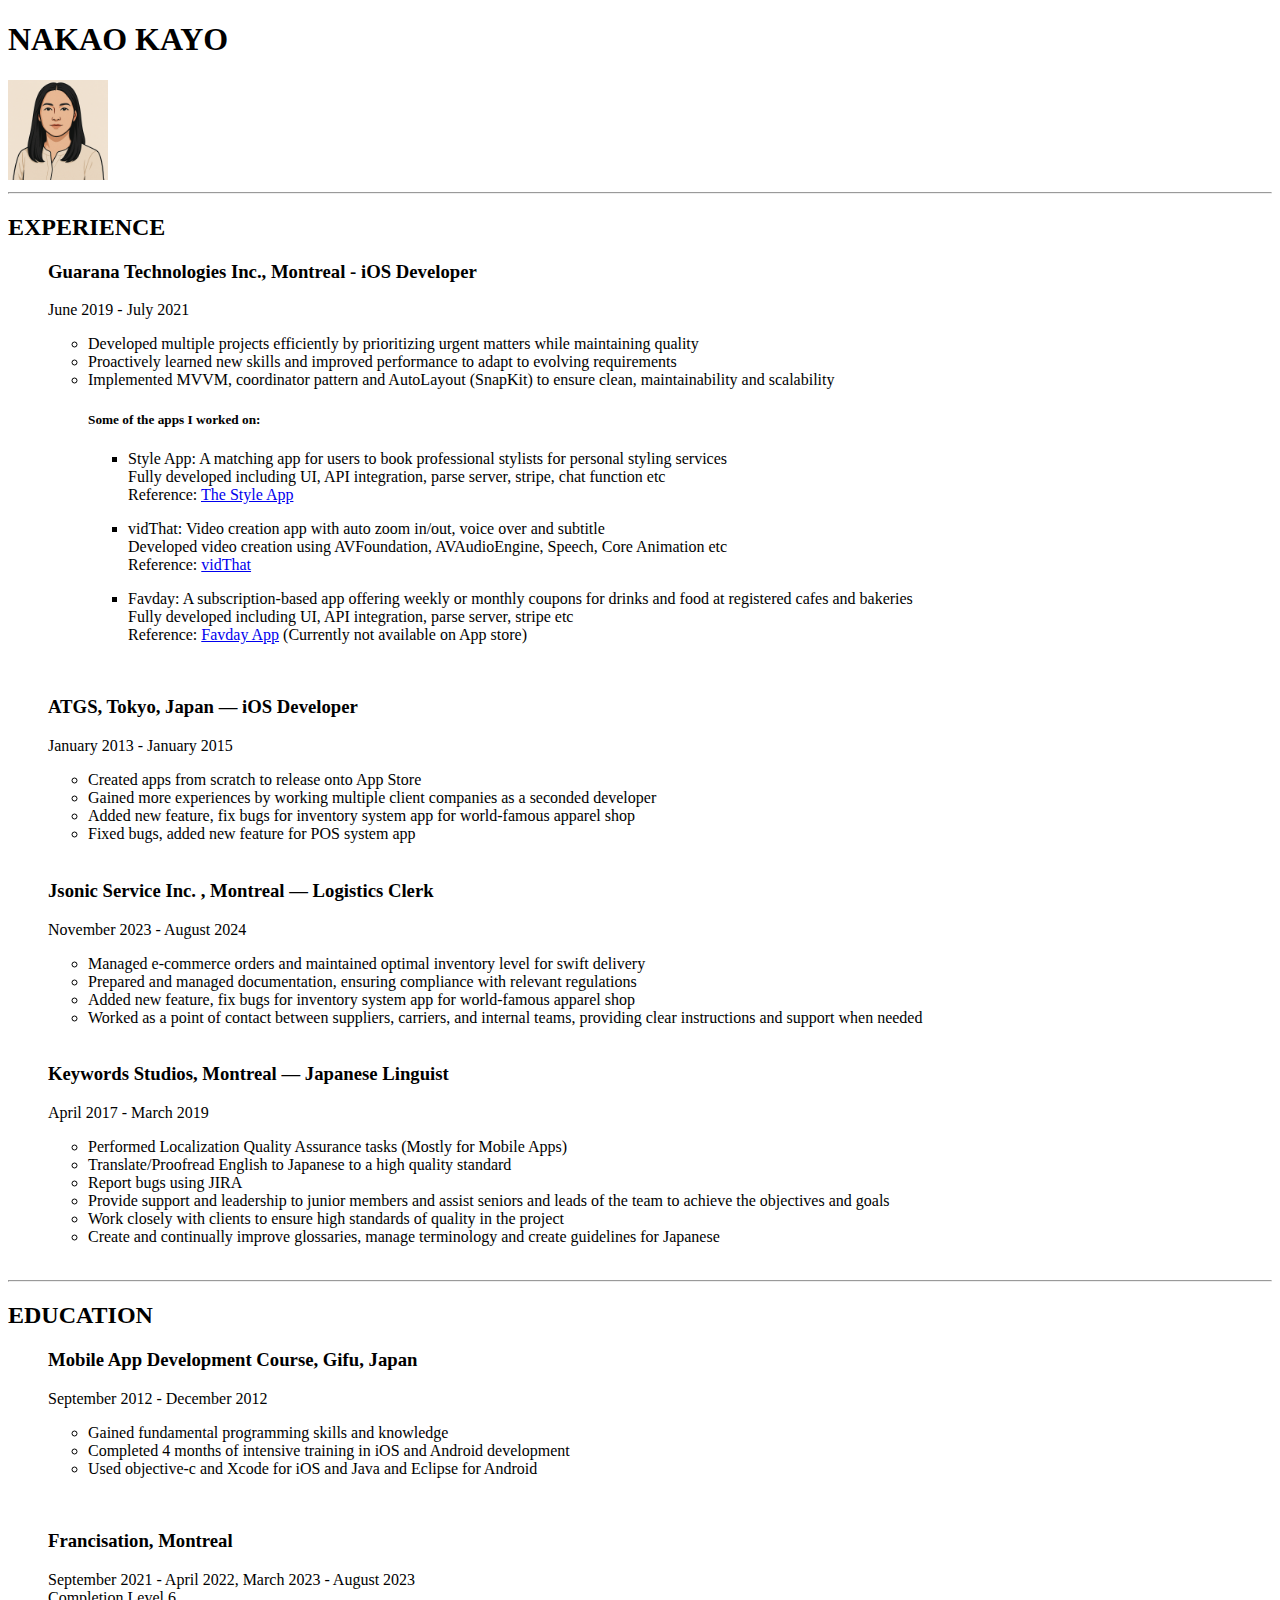
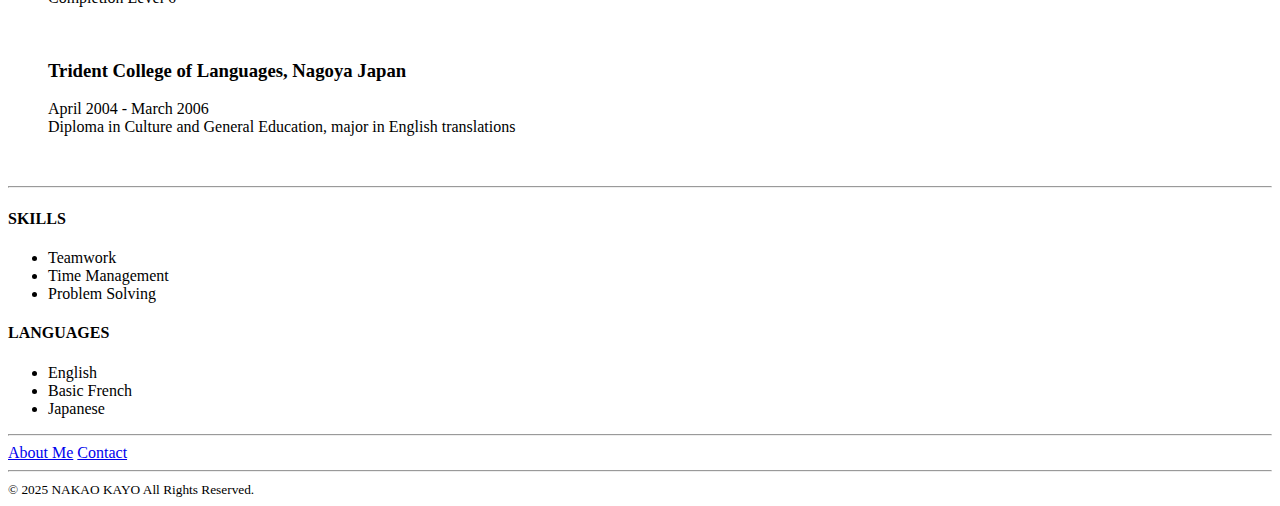
==== index.html @ ec94b143 "Add files via upload" ====
<!DOCTYPE html>
<html lang="en">
<head>
    <meta charset="UTF-8">
    <meta name="viewport" content="width=device-width, initial-scale=1.0">
    <title>Kayo Resume</title>
</head>
<body>
    <h1>NAKAO KAYO</h1>
    <img src="./assets/profile.PNG" alt="profile photo" height="100">
    <hr />
    <h2>EXPERIENCE</h2>
    <ul>
        <h3>Guarana Technologies Inc., Montreal - iOS Developer</h3>
        <p>June 2019 - July 2021</p>
        <ul>
            <li>Developed multiple projects efficiently by prioritizing urgent matters while maintaining quality
            </li>
            <li>Proactively learned new skills and improved performance to adapt to evolving requirements
            </li>
            <li>Implemented MVVM, coordinator pattern and AutoLayout (SnapKit) to ensure clean, maintainability and scalability
            </li>

            <h5>Some of the apps I worked on:</h5>
                <ul>
                    <li><p>Style App: A matching app for users to book professional stylists for personal styling services <br /> 
                        Fully developed including UI, API integration, parse server, stripe, chat function etc <br />
                        Reference: <a href="https://thestyleapp.ca/">The Style App</a></p>
                        </li>
                    <li><p>vidThat: Video creation app with auto zoom in/out, voice over and subtitle <br />
                        Developed video creation using AVFoundation, AVAudioEngine, Speech, Core Animation etc <br />
                        Reference: <a href="https://vidthat.com/">vidThat</a>  </p>
                        </li>
                    <li><p>Favday: A subscription-based app offering weekly or monthly coupons for drinks and food at registered cafes and bakeries <br /> 
                        Fully developed including UI, API integration, parse server, stripe etc <br />
                        Reference: <a href="https://guarana-technologies.com/works/favday">Favday App</a> (Currently not available on App store)</p>
                        </li>
                </ul>
        </ul><br />
        
        <h3>ATGS, Tokyo, Japan — iOS Developer</h3>
        <p>January 2013 - January 2015</p>
        <ul>
            <li>Created apps from scratch to release onto App Store </li>
            <li>Gained more experiences by working multiple client companies as a seconded developer</li>
            <li>Added new feature, fix bugs for inventory system app for world-famous apparel shop</li>
            <li>Fixed bugs, added new feature for POS system app</li>
        </ul><br />

        <h3>Jsonic Service Inc. , Montreal — Logistics Clerk</h3>
        <p>November 2023 - August 2024</p>
        <ul>
            <li>Managed e-commerce orders and maintained optimal inventory level for swift delivery </li>
            <li>Prepared and managed documentation, ensuring compliance with relevant regulations</li>
            <li>Added new feature, fix bugs for inventory system app for world-famous apparel shop</li>
            <li>Worked as a point of contact between suppliers, carriers, and internal teams, providing clear instructions and support when needed</li>
        </ul><br />

        <h3>Keywords Studios, Montreal — Japanese Linguist</h3>
        <p>April 2017 - March 2019</p>
        <ul>
            <li>Performed Localization Quality Assurance tasks (Mostly for Mobile Apps)</li>
            <li>Translate/Proofread English to Japanese to a high quality standard</li>
            <li>Report bugs using JIRA</li>
            <li>Provide support and leadership to junior members and assist seniors and leads of the team to achieve the objectives and goals</li>
            <li>Work closely with clients to ensure high standards of quality in the project</li>
            <li>Create and continually improve glossaries, manage terminology and create guidelines for Japanese</li>
        </ul><br />
    </ul>
    <hr />
    <h2>EDUCATION</h2>
    <ul>
        <h3>Mobile App Development Course, Gifu, Japan</h3>
        <p>September 2012 - December 2012  <br />
            <ul>
                <li>Gained fundamental programming skills and knowledge</li>
                <li>Completed 4 months of intensive training in iOS and Android development</li>
                <li>Used objective-c and Xcode for iOS and Java and Eclipse for Android</li>
            </ul>
        </p><br />

        <h3>Francisation, Montreal</h3>
        <p>September 2021 - April 2022, March 2023 - August 2023 <br />
            Completion Level 6
        </p><br />

        <h3>Trident College of Languages, Nagoya Japan</h3>
        <p>
            April 2004 - March 2006 <br />
            Diploma in Culture and General Education, major in English translations
        </p><br />
</ul>
    <hr />
    <h4>SKILLS</h4>
    <ul>
        <li>Teamwork</li>
        <li>Time Management</li>
        <li>Problem Solving</li>
    </ul>
    <h4>LANGUAGES</h4>
    <ul>
        <li>English</li>
        <li>Basic French</li>
        <li>Japanese</li>
    </ul>
    <hr />
    <a href="./public/about.html">About Me</a>
    <a href="./public/contact.html">Contact</a>
    <hr />
</body>
<footer>
    <small>© 2025 NAKAO KAYO All Rights Reserved.</small>
  </footer>
</html>
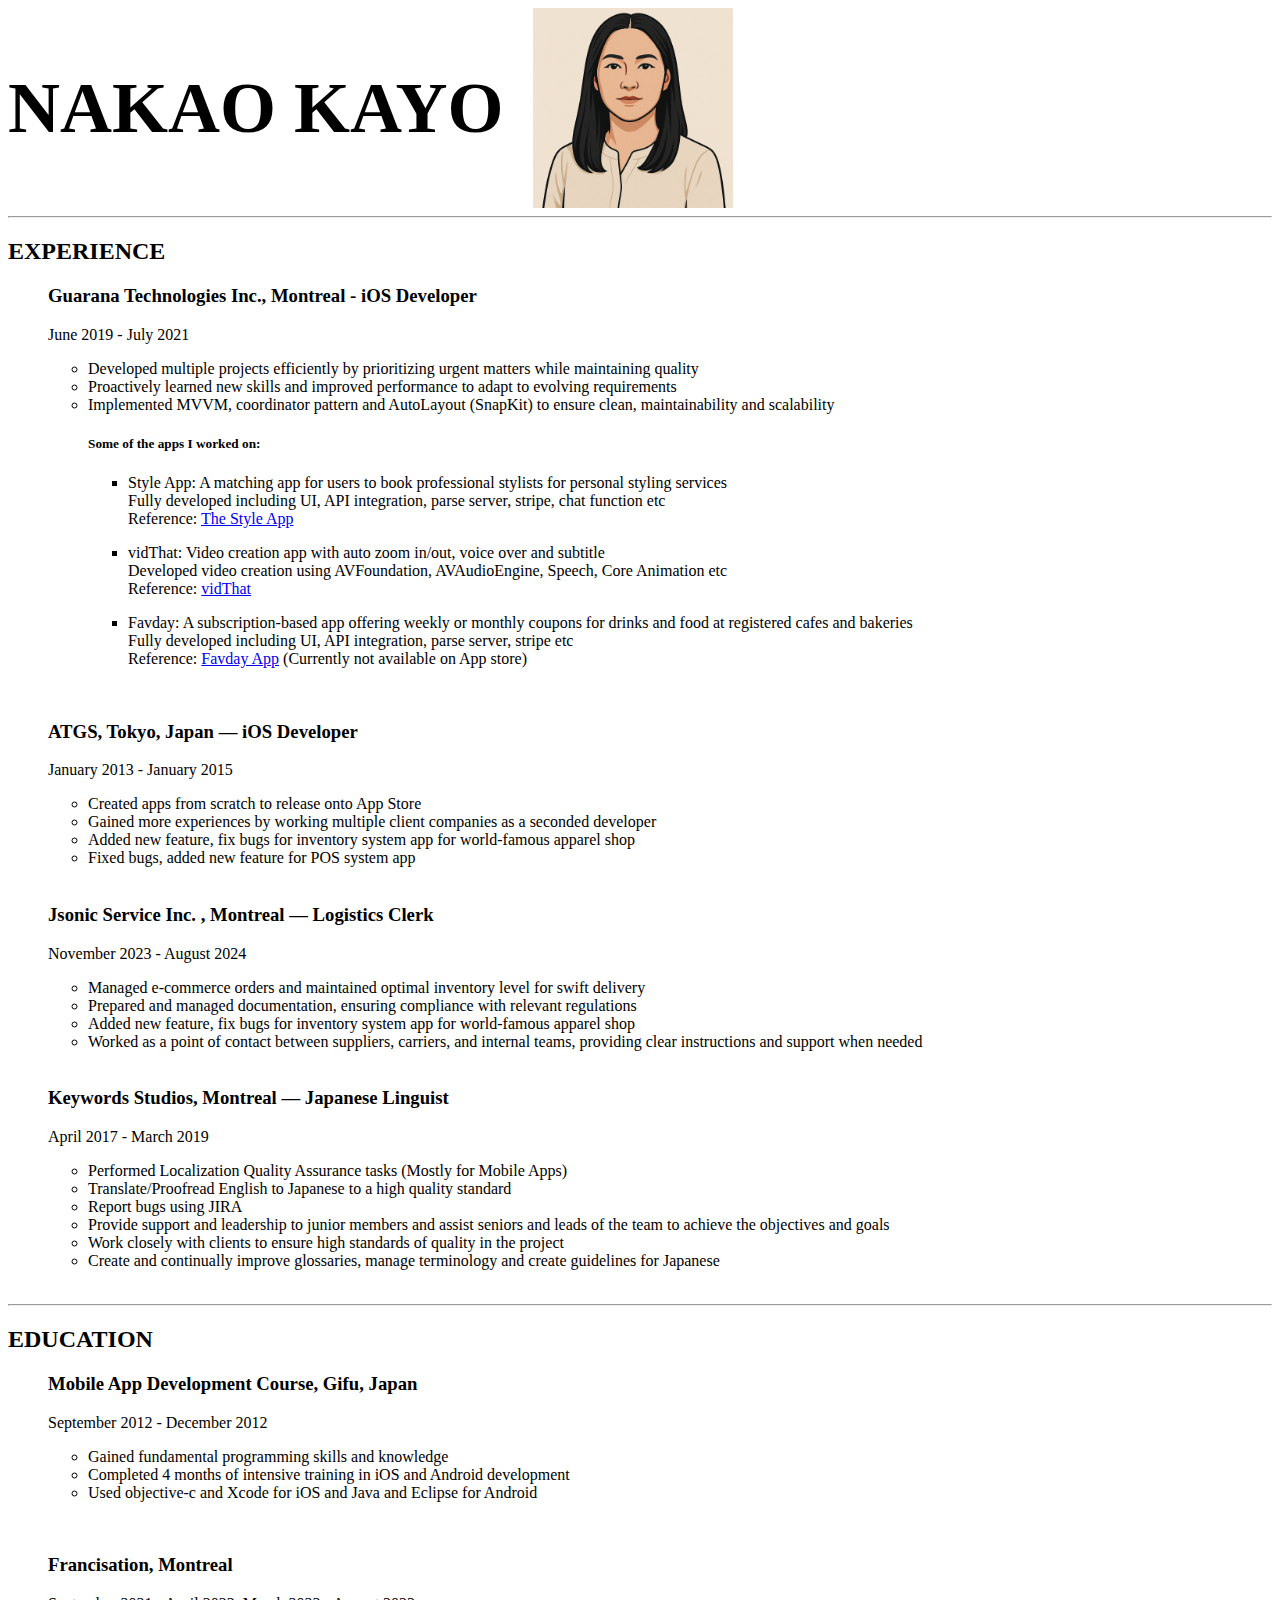
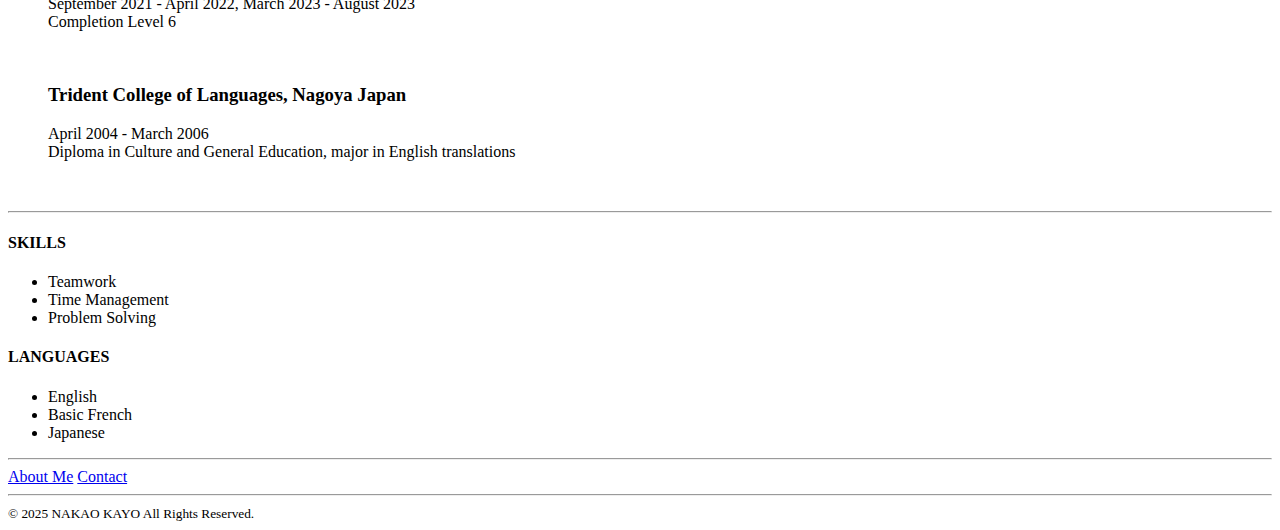
==== commit cc65269e: "Add style.css and link it with html file" ====
--- a/index.html
+++ b/index.html
@@ -3,11 +3,14 @@
 <head>
     <meta charset="UTF-8">
     <meta name="viewport" content="width=device-width, initial-scale=1.0">
+    <link rel="stylesheet" href="./style.css">
     <title>Kayo Resume</title>
 </head>
 <body>
-    <h1>NAKAO KAYO</h1>
-    <img src="./assets/profile.PNG" alt="profile photo" height="100">
+    <div class="top-profile">
+        <h1>NAKAO KAYO</h1>
+        <img src="./assets/profile.PNG" alt="profile photo" height="200">
+    </div>
     <hr />
     <h2>EXPERIENCE</h2>
     <ul>
--- a/style.css
+++ b/style.css
@@ -0,0 +1,7 @@
+
+.top-profile {
+    display: flex;
+    font-size: 36px;
+    align-items: center;
+    gap: 30px;
+}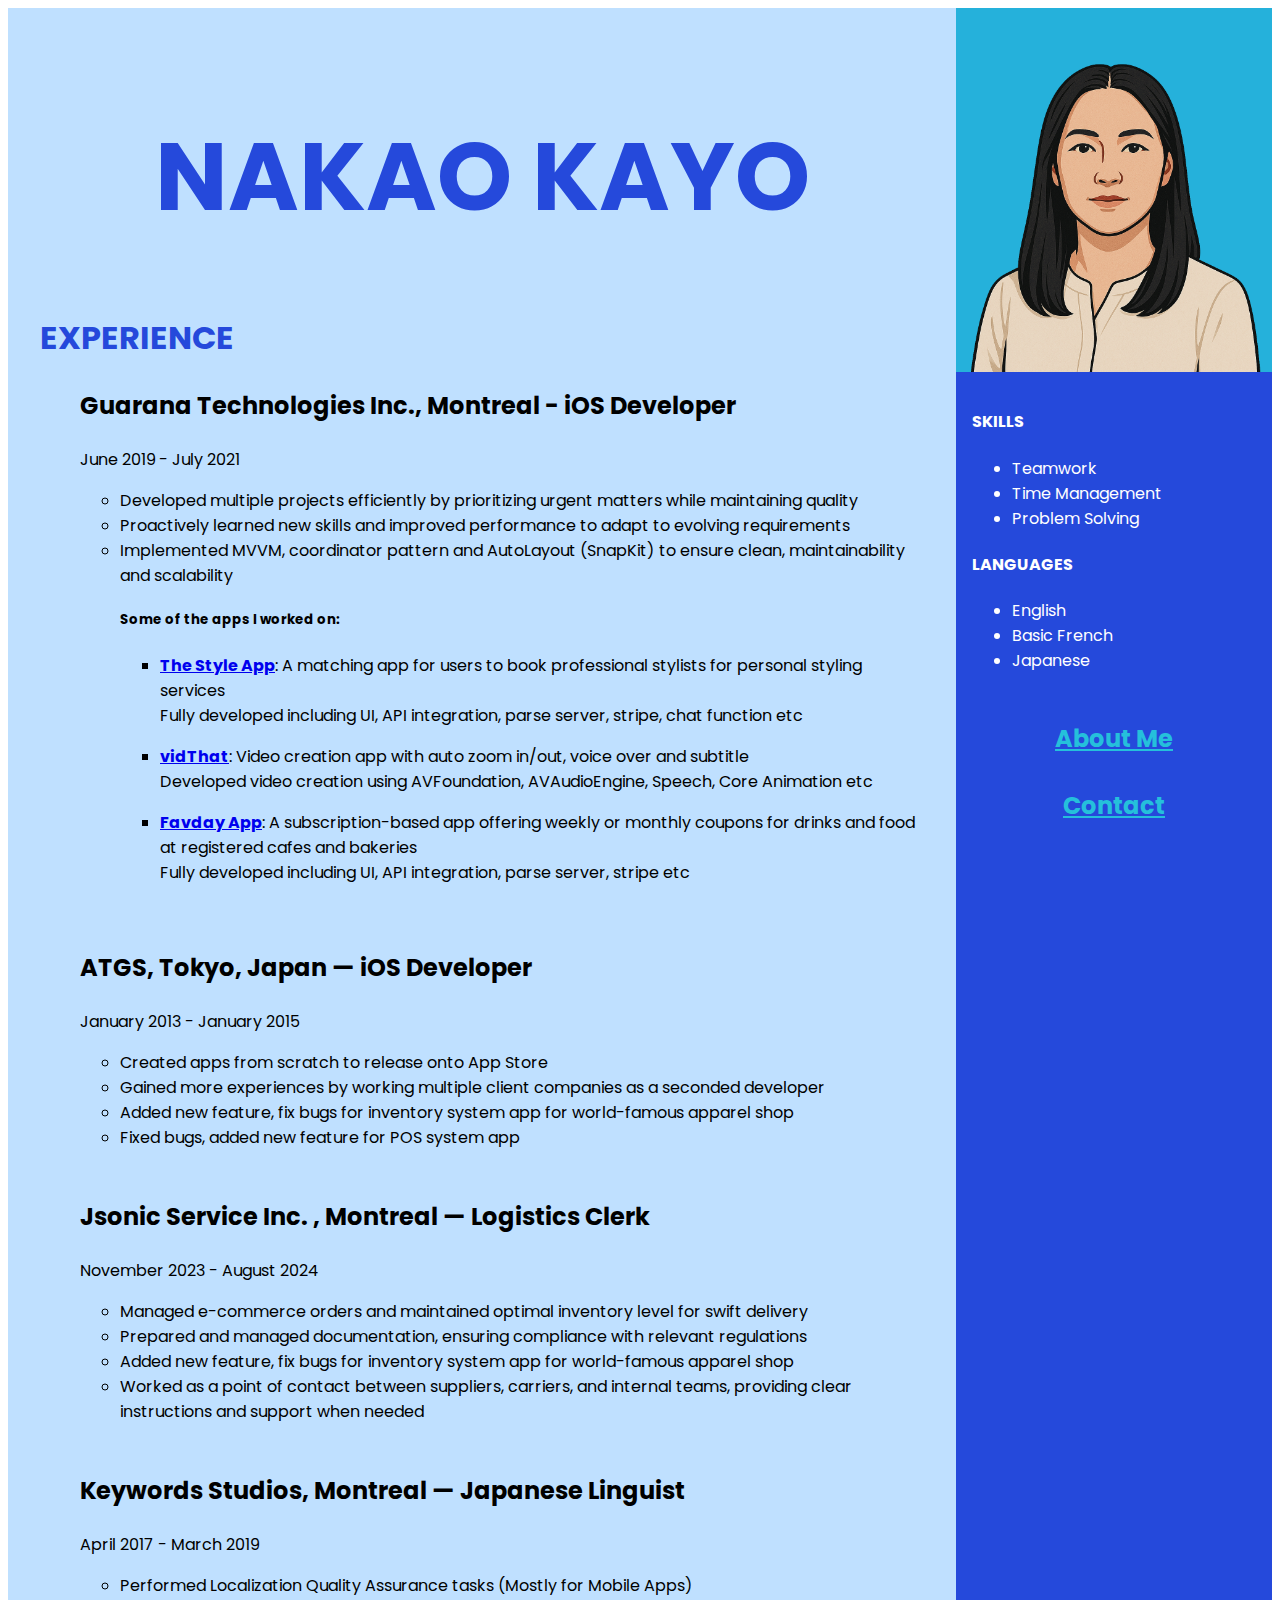
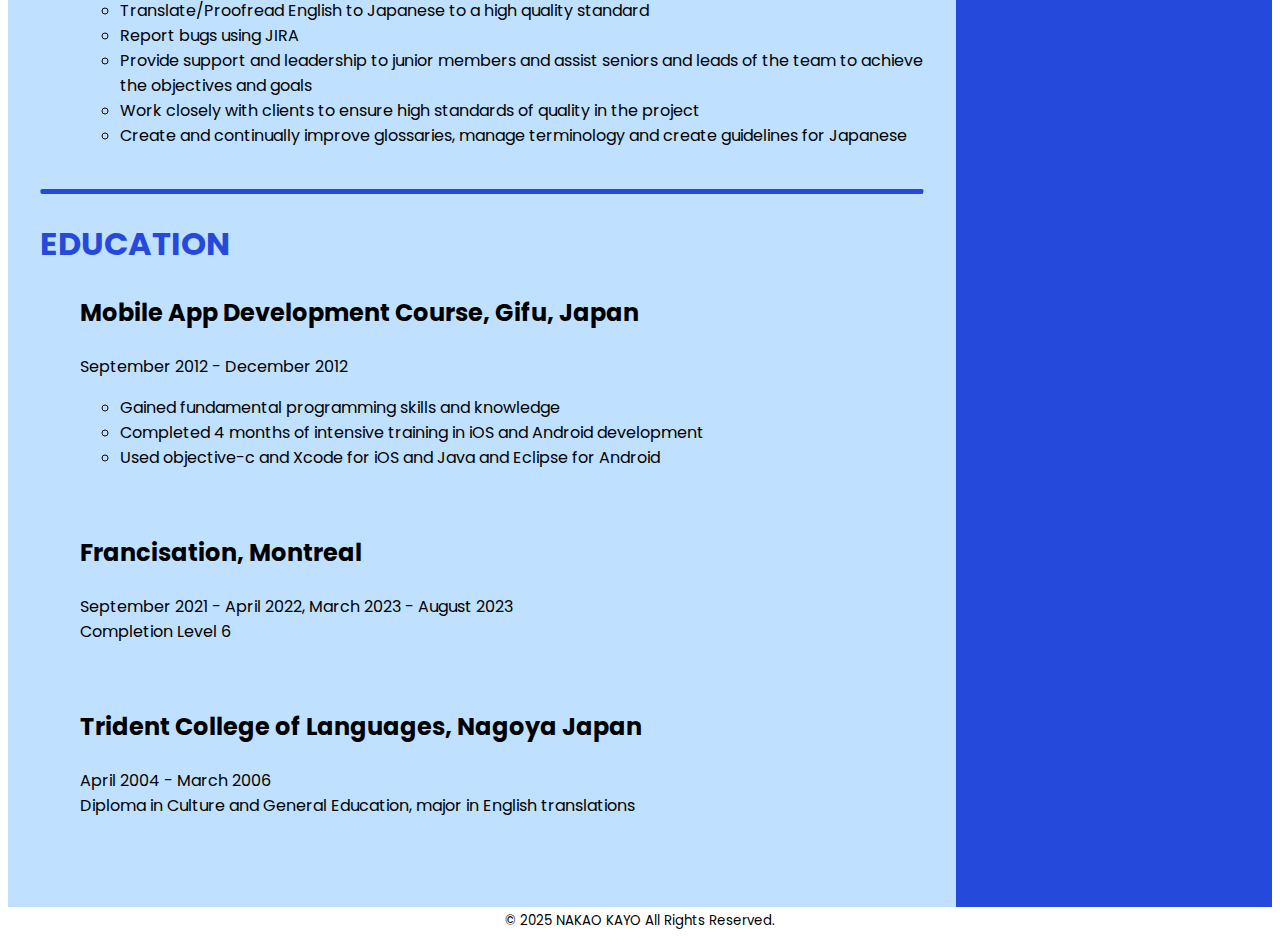
==== commit b7a3d74d: "Added styling in css file" ====
--- a/index.html
+++ b/index.html
@@ -4,14 +4,40 @@
     <meta charset="UTF-8">
     <meta name="viewport" content="width=device-width, initial-scale=1.0">
     <link rel="stylesheet" href="./style.css">
+    <link rel="preconnect" href="https://fonts.googleapis.com">
+  <link rel="preconnect" href="https://fonts.gstatic.com" crossorigin>
+  <link href="https://fonts.googleapis.com/css2?family=Poppins:wght@400;700&display=swap" rel="stylesheet">
     <title>Kayo Resume</title>
 </head>
+
 <body>
-    <div class="top-profile">
+    <div class="container">
+        <div class="top-profile">
+            <div class="profile-image">
+                <img src="./assets/profile.PNG" alt="profile photo">
+            </div>
+            <div class="profile-content">
+                <h4>SKILLS</h4>
+                <ul>
+                    <li>Teamwork</li>
+                    <li>Time Management</li>
+                    <li>Problem Solving</li>
+                </ul>
+                <h4>LANGUAGES</h4>
+                <ul>
+                    <li>English</li>
+                    <li>Basic French</li>
+                    <li>Japanese</li>
+                </ul>               
+            </div>
+            <div class="links">
+                <a href="./public/about.html">About Me</a>
+                <a href="./public/contact.html">Contact</a>
+            </div>
+        </div>
+    <div class="main">
         <h1>NAKAO KAYO</h1>
-        <img src="./assets/profile.PNG" alt="profile photo" height="200">
-    </div>
-    <hr />
+
     <h2>EXPERIENCE</h2>
     <ul>
         <h3>Guarana Technologies Inc., Montreal - iOS Developer</h3>
@@ -26,17 +52,14 @@
 
             <h5>Some of the apps I worked on:</h5>
                 <ul>
-                    <li><p>Style App: A matching app for users to book professional stylists for personal styling services <br /> 
+                    <li><p> <a href="https://thestyleapp.ca/">The Style App</a>: A matching app for users to book professional stylists for personal styling services <br /> 
                         Fully developed including UI, API integration, parse server, stripe, chat function etc <br />
-                        Reference: <a href="https://thestyleapp.ca/">The Style App</a></p>
                         </li>
-                    <li><p>vidThat: Video creation app with auto zoom in/out, voice over and subtitle <br />
+                    <li><p><a href="https://vidthat.com/">vidThat</a>: Video creation app with auto zoom in/out, voice over and subtitle <br />
                         Developed video creation using AVFoundation, AVAudioEngine, Speech, Core Animation etc <br />
-                        Reference: <a href="https://vidthat.com/">vidThat</a>  </p>
                         </li>
-                    <li><p>Favday: A subscription-based app offering weekly or monthly coupons for drinks and food at registered cafes and bakeries <br /> 
+                    <li><p><a href="https://guarana-technologies.com/works/favday">Favday App</a>: A subscription-based app offering weekly or monthly coupons for drinks and food at registered cafes and bakeries <br /> 
                         Fully developed including UI, API integration, parse server, stripe etc <br />
-                        Reference: <a href="https://guarana-technologies.com/works/favday">Favday App</a> (Currently not available on App store)</p>
                         </li>
                 </ul>
         </ul><br />
@@ -93,23 +116,9 @@
             Diploma in Culture and General Education, major in English translations
         </p><br />
 </ul>
-    <hr />
-    <h4>SKILLS</h4>
-    <ul>
-        <li>Teamwork</li>
-        <li>Time Management</li>
-        <li>Problem Solving</li>
-    </ul>
-    <h4>LANGUAGES</h4>
-    <ul>
-        <li>English</li>
-        <li>Basic French</li>
-        <li>Japanese</li>
-    </ul>
-    <hr />
-    <a href="./public/about.html">About Me</a>
-    <a href="./public/contact.html">Contact</a>
-    <hr />
+</div>
+
+</div>
 </body>
 <footer>
     <small>© 2025 NAKAO KAYO All Rights Reserved.</small>
--- a/style.css
+++ b/style.css
@@ -1,7 +1,109 @@
+
+body {
+    font-family: "Poppins", sans-serif;
+}
+
+.container {
+    display: grid;
+    grid-template-columns: 3fr 1fr;
+}
 
 .top-profile {
+    background-color: #2549db;
+    display: grid;
+    order: 1;
+    grid-template-rows: fit-content(100%) fit-content(100%) fit-content(100%);
+    align-items: center;
+}
+
+.profile-image {
     display: flex;
-    font-size: 36px;
-    align-items: center;
-    gap: 30px;
-}+    align-items: flex-end;
+    background-color: #25b1db;
+}
+
+img {
+    object-fit: cover;
+    display: block;
+    width: 100%;
+    padding-top: 3rem;
+}
+
+.profile-content {
+    color: white;
+    margin: 1rem;
+}
+
+.links {
+   list-style: none; 
+   font-weight: bold;
+   font-size: 1.5rem;
+   display: flex;
+   flex-direction: column;
+   align-items: center;
+}
+
+.links a {
+    color: #25c0db;
+    margin: 1rem;
+    justify-content: center;
+  }
+
+  a {
+    font-weight: bold;
+  }
+
+  a:visited, a:active,   a:hover {
+    color: #db7125; /* after it’s clicked */
+  }
+
+h1 {
+    font-size: 6rem;
+    color: #2549db;
+    text-align: center;
+}
+
+h2 {
+    color: #2549db;
+    font-size: 2rem;
+}
+
+h3 {
+    font-size: 1.5rem;
+}
+
+.main {
+    padding: 2rem;
+    background-color: #bfe0ff;
+}
+
+hr {
+    border-top: 5px solid #2549db;
+    border-radius: 3px;
+    border-bottom: 0px;
+}
+footer {
+    text-align: center;
+}
+
+@media (max-width: 600px) {
+
+    h1 {
+        font-size: 3rem;
+        color: #2549db;
+        text-align: center;
+    }
+    
+    h2 {
+        color: #2549db;
+        font-size: 1.5rem;
+    }
+    
+    h3 {
+        font-size: 1.2rem;
+    }
+
+    .main {
+        padding: 0.5rem;
+    }
+  }